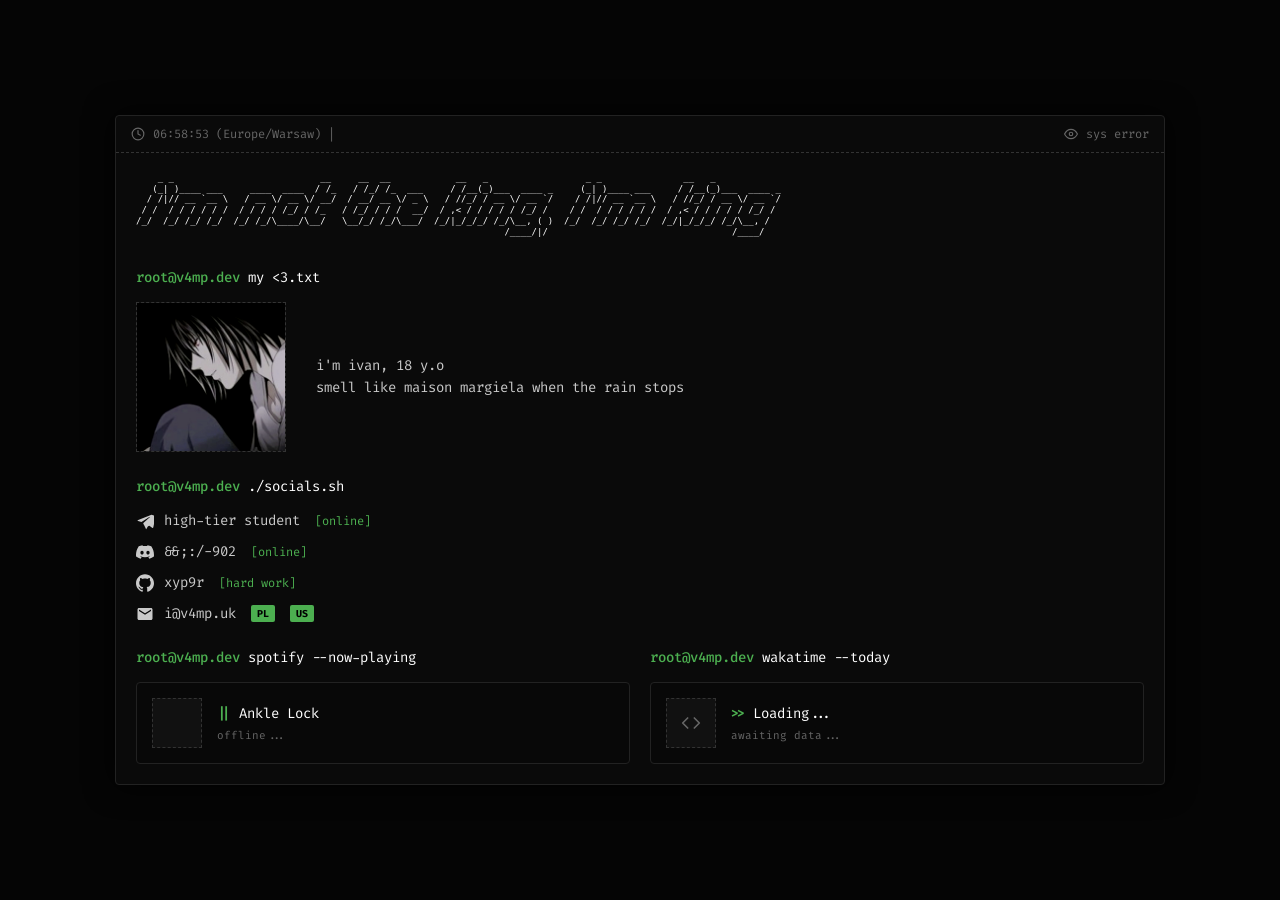
==== index.html @ 7fec19f3 "feat: add discord lanyard api" ====
<!DOCTYPE html>
<html lang="en">
<head>
    <meta charset="UTF-8">
    <meta name="viewport" content="width=device-width, initial-scale=1.0">
    <title>@v4mp:~</title>
    <link rel="stylesheet" href="style.css">
    <link rel="icon" type="image/png" href="logo.png?v=2">
</head>
<body>
    
    <div class="terminal-window">
        <div class="terminal-header">
            <div class="header-item">
                <svg xmlns="http://www.w3.org/2000/svg" width="14" height="14" viewBox="0 0 24 24" fill="none" stroke="currentColor" stroke-width="2" stroke-linecap="round" stroke-linejoin="round">
                    <circle cx="12" cy="12" r="10"></circle>
                    <polyline points="12 6 12 12 16 14"></polyline>
                </svg>
                <span id="clock">00:00:00 (Europe/Warsaw) |</span>
            </div>
            
            <div class="header-item views">
                <svg xmlns="http://www.w3.org/2000/svg" width="14" height="14" viewBox="0 0 24 24" fill="none" stroke="currentColor" stroke-width="2" stroke-linecap="round" stroke-linejoin="round">
                    <path d="M1 12s4-8 11-8 11 8 11 8-4 8-11 8-11-8-11-8z"></path>
                    <circle cx="12" cy="12" r="3"></circle>
                </svg>
                <span id="view-count">...</span>
            </div>
        </div>

        <div class="terminal-body">

            <pre class="ascii-art">
    _ _                           __     __  __            __   _                  _ _               __   _            
   (_| )____ ___     ____  ____  / /_   / /_/ /_  ___     / /__(_)___  ____ _     (_| )____ ___     / /__(_)___  ____ _
  / /|// __ `__ \   / __ \/ __ \/ __/  / __/ __ \/ _ \   / //_/ / __ \/ __ `/    / /|// __ `__ \   / //_/ / __ \/ __ `/
 / /  / / / / / /  / / / / /_/ / /_   / /_/ / / /  __/  / ,< / / / / / /_/ /    / /  / / / / / /  / ,< / / / / / /_/ / 
/_/  /_/ /_/ /_/  /_/ /_/\____/\__/   \__/_/ /_/\___/  /_/|_/_/_/ /_/\__, ( )  /_/  /_/ /_/ /_/  /_/|_/_/_/ /_/\__, /  
                                                                    /____/|/                                  /____/   
            </pre>
            
            <div class="command-line">
                <span class="prompt">root@v4mp.dev</span> <span class="command">my <3.txt</span>
            </div> 
            
            <div class="info-block">
                <div class="image-placeholder">
                    <img src="avatar.png" alt="my profile picture">
                </div>
                <div class="bio-text">
                    i'm ivan, 18 y.o<br>
                    smell like maison margiela when the rain stops<br>     
                </div>
            </div>

            <div class="command-line mt-40">
                <span class="prompt">root@v4mp.dev</span> <span class="command">./socials.sh</span>
            </div>

            <ul class="social-links">
                <li>
                    <a href="https://t.me/fuck4g" target="_blank">
                        <svg xmlns="http://www.w3.org/2000/svg" width="18" height="18" viewBox="0 0 24 24" fill="currentColor">
                            <path d="M20.665 3.717l-17.73 6.837c-1.21.486-1.203 1.161-.222 1.462l4.552 1.42l10.532-6.645c.498-.303.953-.14.579.192l-8.533 7.701h-.002l.002.001l-.122 1.715c.179.035.355.067.531.097l.005-.002l.005.002l2.733 5.447c.202.4.404.8.606 1.2c.202-.4.404-.8.606-1.2l1.55-2.699c.688-.328 1.377-.657 2.065-.985l3.638 2.686c.838.462 1.441.227 1.65-.776l2.991-14.085c.306-1.23-.468-1.797-1.603-1.267z"/>
                        </svg>
                        <span>high-tier student</span>
                        <span class="status-online">[online]</span>
                    </a>
                </li>

                <li>
                    <a href="https://discord.gg/RKdfckR8" target="_blank">
                        <svg xmlns="http://www.w3.org/2000/svg" width="18" height="18" viewBox="0 0 24 24" fill="currentColor">
                            <path d="M20.317 4.37a19.791 19.791 0 0 0-4.885-1.515.074.074 0 0 0-.079.037c-.21.375-.444.864-.608 1.25a18.27 18.27 0 0 0-5.487 0 12.64 12.64 0 0 0-.617-1.25.077.077 0 0 0-.079-.037A19.736 19.736 0 0 0 3.677 4.37a.07.07 0 0 0-.032.027C.533 9.046-.32 13.58.099 18.057a.082.082 0 0 0 .031.057 19.9 19.9 0 0 0 5.993 3.03a.078.078 0 0 0 .084-.028 14.09 14.09 0 0 0 1.226-1.994.076.076 0 0 0-.041-.106 13.107 13.107 0 0 1-1.872-.892.077.077 0 0 1-.008-.128 10.2 10.2 0 0 0 .372-.292.074.074 0 0 1 .077-.01c3.928 1.793 8.18 1.793 12.062 0a.074.074 0 0 1 .078.01c.12.098.246.198.373.292a.077.077 0 0 1-.006.128 12.299 12.299 0 0 1-1.873.892.077.077 0 0 0-.041.106c.36.698.772 1.362 1.225 1.993a.076.076 0 0 0 .084.028 19.839 19.839 0 0 0 6.002-3.03.077.077 0 0 0 .032-.054c.5-5.177-.838-9.674-3.549-13.66a.061.061 0 0 0-.031-.03zM8.02 15.331c-1.18 0-2.157-1.085-2.157-2.419 0-1.333.956-2.419 2.157-2.419 1.21 0 2.176 1.085 2.176 2.419 0 1.333-.966 2.419-2.176 2.419zm7.975 0c-1.18 0-2.157-1.085-2.157-2.419 0-1.333.955-2.419 2.157-2.419 1.21 0 2.176 1.085 2.176 2.419 0 1.333-.966 2.419-2.176 2.419z"/>
                        </svg>
                        <span>&&;:/-902</span>
                        <span id="discord-status" class="status-online">[online]</span>
                    </a>
                </li>

                <li>
                    <a href="https://github.com/xyp9r" target="_blank">
                        <svg xmlns="http://www.w3.org/2000/svg" width="18" height="18" viewBox="0 0 24 24" fill="currentColor">
                            <path d="M12 .297c-6.63 0-12 5.373-12 12 0 5.303 3.438 9.8 8.205 11.385.6.113.82-.258.82-.577 0-.285-.01-1.04-.015-2.04-3.338.724-4.042-1.61-4.042-1.61C4.422 18.07 3.633 17.7 3.633 17.7c-1.087-.744.084-.729.084-.729 1.205.084 1.838 1.236 1.838 1.236 1.07 1.835 2.809 1.305 3.495.998.108-.776.417-1.305.76-1.605-2.665-.3-5.466-1.332-5.466-5.93 0-1.31.465-2.38 1.235-3.22-.135-.303-.54-1.523.105-3.176 0 0 1.005-.322 3.3 1.23.96-.267 1.98-.399 3-.405 1.02.006 2.04.138 3 .405 2.28-1.552 3.285-1.23 3.285-1.23.645 1.653.24 2.873.12 3.176.765.84 1.23 1.91 1.23 3.22 0 4.61-2.805 5.625-5.475 5.92.42.36.81 1.096.81 2.22 0 1.606-.015 2.896-.015 3.286 0 .315.21.69.825.57C20.565 22.092 24 17.592 24 12.297c0-6.627-5.373-12-12-12"/>
                        </svg>
                        <span>xyp9r</span>
                        <span class="status-online-fake">[hard work]</span>
                    </a>
                </li>

                <li> 
                    <a href="mailto:sirenko.ivan77@gmail.com">
                        <svg xmlns="http://www.w3.org/2000/svg" width="18" height="18" viewBox="0 0 24 24" fill="currentColor">
                           <path d="M20 4H4c-1.1 0-1.99.9-1.99 2L2 18c0 1.1.9 2 2 2h16c1.1 0 2-.9 2-2V6c0-1.1-.9-2-2-2zm0 4l-8 5-8-5V6l8 5 8-5v2z"/>
                        </svg>
                        <span>i@v4mp.uk</span>
                        <span class="badge">pl</span>
                        <span class="badge">us</span>
                    </a>
                </li>
            </ul>

            <div class="status-blocks mt-40">
                
                <div class="status-panel">
                    <div class="command-line">
                        <span class="prompt">root@v4mp.dev</span> <span class="command">spotify --now-playing</span>
                    </div>
                    
                    <div class="panel-box">
                        <div class="album-cover"></div>
                        <div class="track-info">
                            <div class="track-name">
                                <span class="green-bars">||</span> Ankle Lock
                            </div>
                            <div class="track-artist">
                                by Lancey Foux, Fimiguerrero...
                            </div>
                        </div>
                    </div>
                </div>

                <div class="status-panel">
                    <div class="command-line">
                        <span class="prompt">root@v4mp.dev</span> <span class="command">wakatime --today</span>
                    </div>
                    
                    <div class="panel-box">
                        <div class="wakatime-icon">
                            <svg xmlns="http://www.w3.org/2000/svg" width="20" height="20" viewBox="0 0 24 24" fill="none" stroke="currentColor" stroke-width="2" stroke-linecap="round" stroke-linejoin="round">
                                <polyline points="16 18 22 12 16 6"></polyline>
                                <polyline points="8 6 2 12 8 18"></polyline>
                            </svg>
                        </div>
                        <div class="wakatime-info">
                            <div class="waka-time">
                                <span class="green-bars">>></span> <span id="waka-hours">Loading...</span>
                            </div>
                            <div class="waka-lang" id="waka-languages">
                                awaiting data...
                            </div>
                        </div>
                    </div>
                </div>

            </div>
            <div id="custom-menu" class="custom-menu">
                <div class="menu-header">
                    <span class="prompt">root@v4mp.dev</span> :~$ context-menu </div>
                    <ul class="menu-list">
                        <li onclick="menuAction('copy')"><span class="green-arrow">▶</span> Copy</li>
                        <li onclick="menuAction('selectAll')"><span class="green-arrow">▶</span> Select all</li>
                        <li onclick="menuAction('reload')"><span class="green-arrow">▶</span> Reload</li>
                    </ul>
                    <div class="menu-footer">
                        ESC | Close
                    </div>
                </div>
     <script src="script.js"></script>                                        
</body>
</html>
---- style.css ----
/* ---	 1. ШРИФТ И СБРОС МУСОРА --- */
/* Подключаем хакерский моноширинный шрифт Fira Code от Google */
@import url('https://fonts.googleapis.com/css2?family=Fira+Code:wght@400;500&display=swap');

* {
	margin: 0;
	padding: 0;
	box-sizing: border-box;
	cursor: inherit;
}

/* --- 2. ГЛАВНЫЙ ФОН ---*/
body {
	background-color: #050505; /* Глубокий черный */
	color: #c9c9c9; /* Тускло белый текст, чтобы не резало глаза */
	font-family: 'Fira Code', monospace; /* Применяем шрифт ко всему */

	/* ставим терминал по центру */
	display: flex;
	justify-content: center;
	align-items: center;
	min-height: 100vh;
	cursor: url('data:image/svg+xml;utf8,<svg xmlns="http://www.w3.org/2000/svg" width="24" height="24" viewBox="0 0 24 24"><rect x="2" y="2" width="20" height="20" fill="%230a0a0a" stroke="%23222" stroke-width="2"/><rect x="8" y="8" width="8" height="8" fill="%234caf50"/></svg>') 12 12, auto;
}

a, .email-btn, .menu-list li {
	cursor: pointer;
}

/* --- 3. сама коробка терминала ---*/
.terminal-window {
	width: 95%;
	max-width: 1050px; /* Ограничиваем ширину */
	background-color: #0a0a0a; /* цвет суть светлее фона */
	border: 1px solid #222; /* строгая едва заметная рамка */
	border-radius: 4px; /* чуть скругляем углы */
	box-shadow: 0 0 30px rgba(0, 0, 0, 0.9); /* жесткая тень возле окна */
}

/* --- 4. ВЕРХНЯЯ ПАРЕЛЬ (ЧАСЫ И ГЛАЗ) ---*/
.terminal-header {
	display: flex;
	justify-content: space-between; /* Часы влево глаз вправо*/
	padding: 10px 15px;
	border-bottom: 1px dashed #333; /* панковская линия снизу */
	font-size: 12px;
	color: #666;
}

.header-item {
	display: flex;
	align-items: center;
	gap: 8px;
}

/* --- 5. ВНУТРЯНКА И ТЕКСТ --- */
.terminal-body {
	padding: 20px;
}

/* мой огромный текст */
.ascii-art {
	color: #fff;
	font-size: 9px;
	line-height: 1.2;
	margin-bottom: 20px;
	overflow-x: auto;
}

.command-line {
	margin-bottom: 15px;
	font-size: 14px;
}

.prompt {
	color: #4caf50;
	font-weight: 500;
}

.command {
	color: #fff;
}

/* --- 6. БЛОК С ФОТКОЙ И БИО --- */
.info-block {
	display: flex;
	gap: 30px;
	align-items: center;
}

.image-placeholder {
	width: 150px;
	height: 150px;
	background-color: #111;
	border: 1px dashed #333;
	display: flex;
	justify-content: center;
	align-items: center;
	font-size: 10px;
	color: #444;
	overflow: hidden;
	flex-shring: 0;
}

.image-placeholder img {
	width: 100%;
	height: 100%;
	object-fit: cover;
	filter: grayscale(30%) contrast(110%);
	transition: all 0.3s ease;
}

.image-placeholder img:hover {
	filter: grayscale(0%) contrast(100%);
}

.bio-text {
	line-height: 1.6;
	font-size: 14px;
}

/* --- 7. СОЦИАЛЬНЫЕ СЕТИ ---*/

.mt-40 {
	margin-top: 25px;
}

.social-links {
	list-style: none; /* Убираем уебищные точки */
	display: flex;
	flex-direction: column;
	gap: 12px;
}

.social-links a {
	text-decoration: none; /* убираем подчеркивание */
	color: #c9c9c9;
	display: flex;
	align-items: center;
	gap: 10px;
	font-size: 14px;
	transition: all 0.2s ease; /* Плавная анимация при наведении */
	width: fit-content;
}

.social-links a:hover {
	color: #fff;
	text-shadow: 0 0 8px rgba(255, 255, 255, 0.4); /* легкое свечение */
}

.status-online {
	color: #4caf50;
	font-size: 12px;
	margin-left: 5px;
}

#discord-status {
	font-size: 12px !important;
	margin-left: 5px;
	font-weight: normal;
	transition: color 0.3s ease;
}

.status-online-fake {
	color: #4caf50;
	font-size: 12px;
	margin-left: 5px;
}

.badge {
	background-color: #4caf50;
	color: #000;
	padding: 2px 6px;
	border-radius: 2px;
	font-size: 10px;
	font-weight: bold;
	margin-left: 5px;
	text-transform: uppercase;
}

/* --- 8. БЛОКИ СПОТИФАЙ И АКТИВНОСТЬ --- */
.status-blocks {
	display: flex;
	gap: 20px;
	width: 100%;
}

.status-panel {
	flex: 1;
	display: flex;
	flex-direction: column;
}

/* Рамочки внутри блоков */
.panel-box {
	border: 1px solid #222;
	border-radius: 4px;
	padding: 15px;
	display: flex;
	align-items: center;
	gap: 15px;
	background-color: #080808;
	min-height: 80px;
}

/* Квадрат для обложки трека */
.album-cover, .game-cover {
	width: 50px;
	height: 50px;
	background-color: #111;
	border: 1px dashed #333;
	flex-shrink: 0;
}

.track-info {
	display: flex;
	flex-direction: column;
	gap: 5px;
}

.track-name {
	color: #fff;
	font-size: 14px;
	display: flex;
	align-items: center;
	gap: 8px;
}

.green-bars {
	color: #4caf50;
	font-weight: bold;
	font-size: 12px;
}

.track-artist {
	color: #666;
	font-size: 11px;
}

.game.info {
	color: #666;
	font-size: 13px;
}

/* --- 9. АНИМАЦИИ И СПОТИФАЙ --- */
.album-cover {
	background-size: cover;
	background-position: center;
	border: 1px dashed #333;
}

/* Анимация пульсации для играющего трека */
@keyframes blink {
	0%, 100% { opacity: 1; }
	50% { opacity: 0.3; }
}

.is-playing .green-bars {
	color: #4caf50;
	animation: blink 1.2s infinite;
}

.is-paused .green-bars {
	color: #555;
	animation: none;
}

/* --- 10. WAKATIME БЛОК --- */

.wakatime-icon {
	width: 50px;
	height: 50px;
	background-color: #111;
	border: 1px dashed #333;
	flex-shrink: 0;
	display: flex;
	justify-content: center;
	align-items: center;
	color: #666;
	transition: all 0.5s ease; 
}

.wakatime-icon.active-mode {
	color: #4caf50;
	border-color: #4caf50;
	box-shadow: 0 0 15px rbga(76, 175, 80, 0.4);
	background-color: rgba(76, 175, 80, 0.05);
}

.wakatime-info {
	display: flex;
	flex-direction: column;
	gap: 5px;
}

.waka-time {
	color: #fff;
	font-size: 14px;
	display: flex;
	align-items: center;
	gap: 8px;
}

.waka-lang {
	color: #666;
	font-size: 11px;
}

/* --- 11. КАСТОМНОЕ МЕНЮ --- */
.custom-menu {
	position: fixed;
	background-color: #050505;
	border: 1px solid #333;
	width: 260px;
	z-index: 9999;
	display: none;
	box-shadow: 0 0 20px rgba(0, 0, 0, 0.9);
}

.menu-header {
	padding: 12px 15px;
	border-bottom: 1px solid #333;
	font-size: 13px;
	color: #fff;
}

.menu-list {
	list-style: none;
	display: flex;
	flex-direction: column;
	padding: 5px 0;
}

.menu-list li {
	padding: 12px 15px;
	color: #888;
	font-size: 14px;
	display: flex;
	align-items: center;
	gap: 12px;
	border-bottom: 1px solid #111;
	transition: all 0.2s ease;
}

.menu-list li:hover {
	color: #c9c9c9;
	background-color: #111;
}

.green-arrow {
	color: #4caf50;
	font-size: 10px;
}

.menu-footer {
	padding: 8px 15px;
	border-top: 1px solid #333;
	font-size: 11px;
	color: #555;
	background-color: #0a0a0a;
}

/* 12. Адаптация под мобилки */
@media (max-width: 768px) {
	/* 1. Фиксим терминал: делаем отступы меньше, чтобы сэкономить место */
	.terminal-window {
		width: 95%;
		padding: 15px;
	}

	/* Уменьшаем большой текст */
	.ascii-art {
		font-size: 4.1px;
		overflow-x: auto;
	}

	.info-block {
		gap: 15px;
	}

	.image-placeholder {
		width: 350px;
		height: 140px;
	}

	/* 3. Ставим блоки Spotify и WakaTime друг под друга */
	.status-blocks {
		flex-direction: column !important;
		gap: 15px;
	}

	/* Сами карточки растягиваем на всю ширину мобилки */
	.status-panel {
		width: 100% !important;
		box-sizing: border-box;
	}

	body {
		overflow-x: hidden;
	}
}
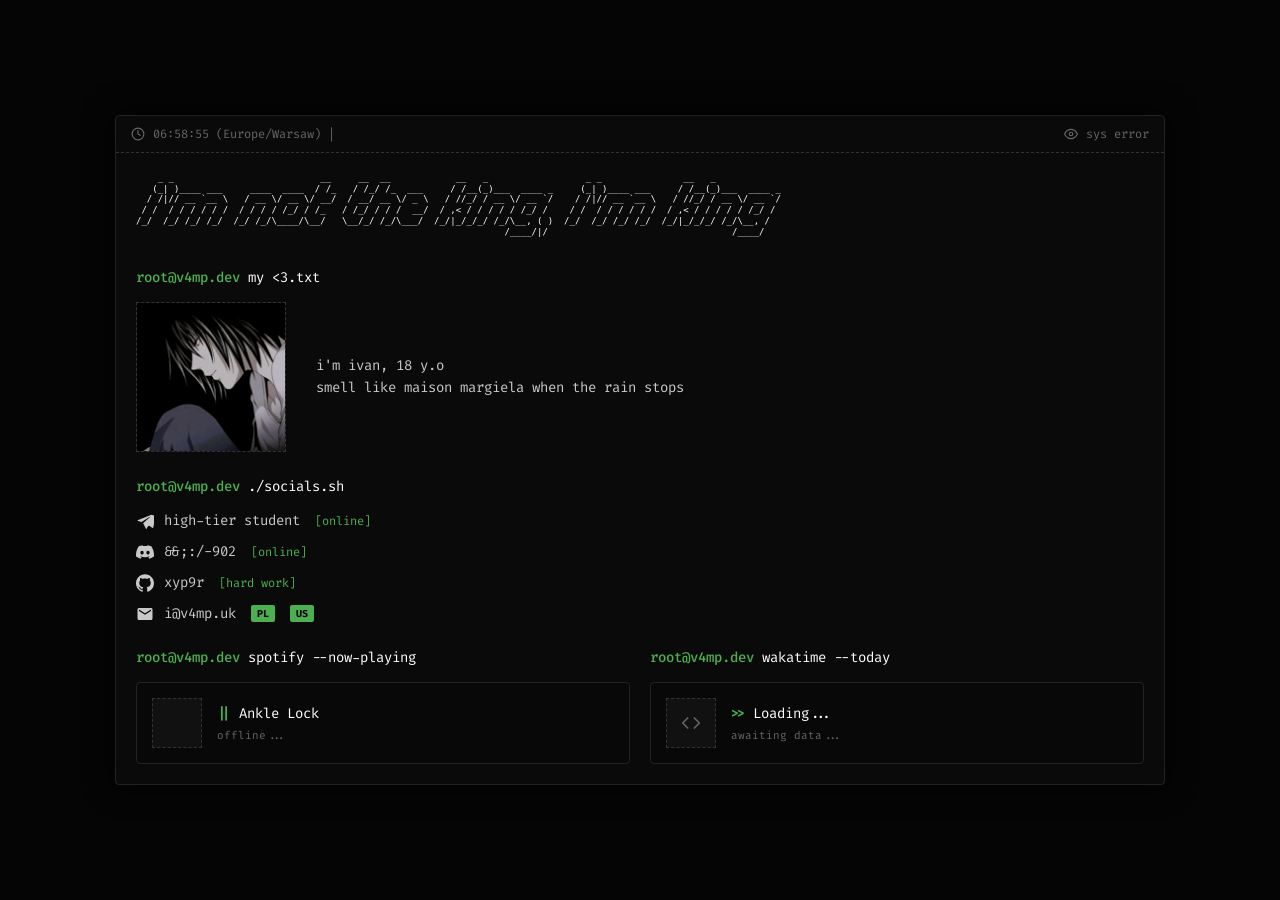
==== commit 7d28e1c0: "feat: add discord rich presence" ====
--- a/index.html
+++ b/index.html
@@ -76,6 +76,7 @@
                         <span>&&;:/-902</span>
                         <span id="discord-status" class="status-online">[online]</span>
                     </a>
+                    <div id="discord-activity" class="discord-activity"></div>
                 </li>
 
                 <li>
--- a/style.css
+++ b/style.css
@@ -159,6 +159,20 @@
 	margin-left: 5px;
 	font-weight: normal;
 	transition: color 0.3s ease;
+}
+
+.discord-activity {
+	display: none;
+	font-size: 11px;
+	color: #888;
+	margin-top: 5px;
+	margin-left: 28px;
+}
+
+.discord-activity .green-arrow {
+	color: #4caf50;
+	margin-right: 4px;
+	font-size: 9px;
 }
 
 .status-online-fake {
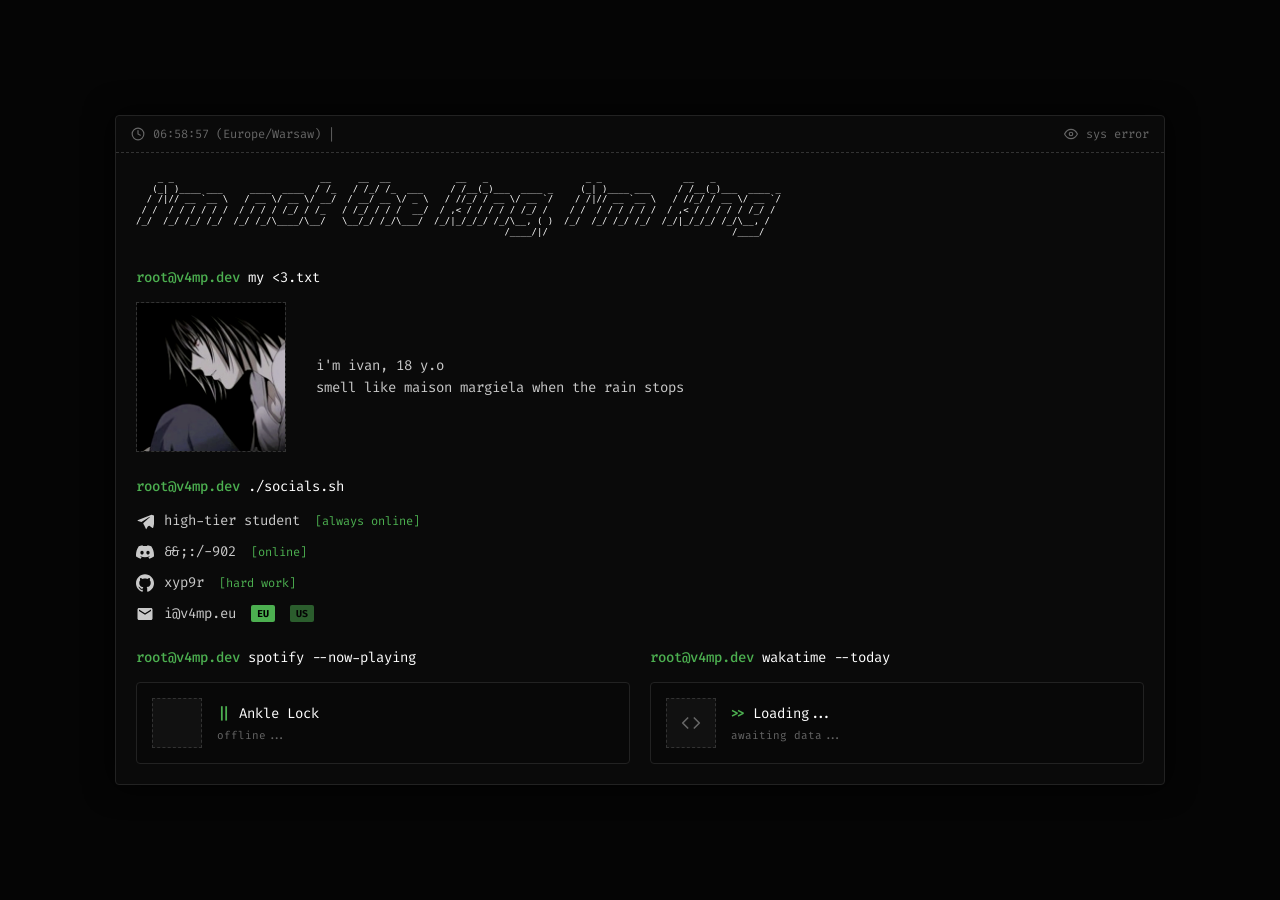
==== commit cd477d6e: "feat: add interactive email region switcher" ====
--- a/index.html
+++ b/index.html
@@ -64,7 +64,7 @@
                             <path d="M20.665 3.717l-17.73 6.837c-1.21.486-1.203 1.161-.222 1.462l4.552 1.42l10.532-6.645c.498-.303.953-.14.579.192l-8.533 7.701h-.002l.002.001l-.122 1.715c.179.035.355.067.531.097l.005-.002l.005.002l2.733 5.447c.202.4.404.8.606 1.2c.202-.4.404-.8.606-1.2l1.55-2.699c.688-.328 1.377-.657 2.065-.985l3.638 2.686c.838.462 1.441.227 1.65-.776l2.991-14.085c.306-1.23-.468-1.797-1.603-1.267z"/>
                         </svg>
                         <span>high-tier student</span>
-                        <span class="status-online">[online]</span>
+                        <span class="status-online">[always online]</span>
                     </a>
                 </li>
 
@@ -90,13 +90,13 @@
                 </li>
 
                 <li> 
-                    <a href="mailto:sirenko.ivan77@gmail.com">
+                    <a href="mailto:sirenko.ivan77@gmail.com" id="email-link">
                         <svg xmlns="http://www.w3.org/2000/svg" width="18" height="18" viewBox="0 0 24 24" fill="currentColor">
                            <path d="M20 4H4c-1.1 0-1.99.9-1.99 2L2 18c0 1.1.9 2 2 2h16c1.1 0 2-.9 2-2V6c0-1.1-.9-2-2-2zm0 4l-8 5-8-5V6l8 5 8-5v2z"/>
                         </svg>
-                        <span>i@v4mp.uk</span>
-                        <span class="badge">pl</span>
-                        <span class="badge">us</span>
+                        <span id="email-text">i@v4mp.eu</span>
+                        <span class="badge" id="badge-eu" onclick="switchEmail('eu', event)">eu</span>
+                        <span class="badge" id="badge-us" style="opacity: 0.5;" onclick="switchEmail('us', event)">us</span>
                     </a>
                 </li>
             </ul>
--- a/style.css
+++ b/style.css
@@ -190,6 +190,11 @@
 	font-weight: bold;
 	margin-left: 5px;
 	text-transform: uppercase;
+	transition: opacity 0.3s ease;
+}
+
+.badge:hover {
+	opacity: 0.8 !important;
 }
 
 /* --- 8. БЛОКИ СПОТИФАЙ И АКТИВНОСТЬ --- */
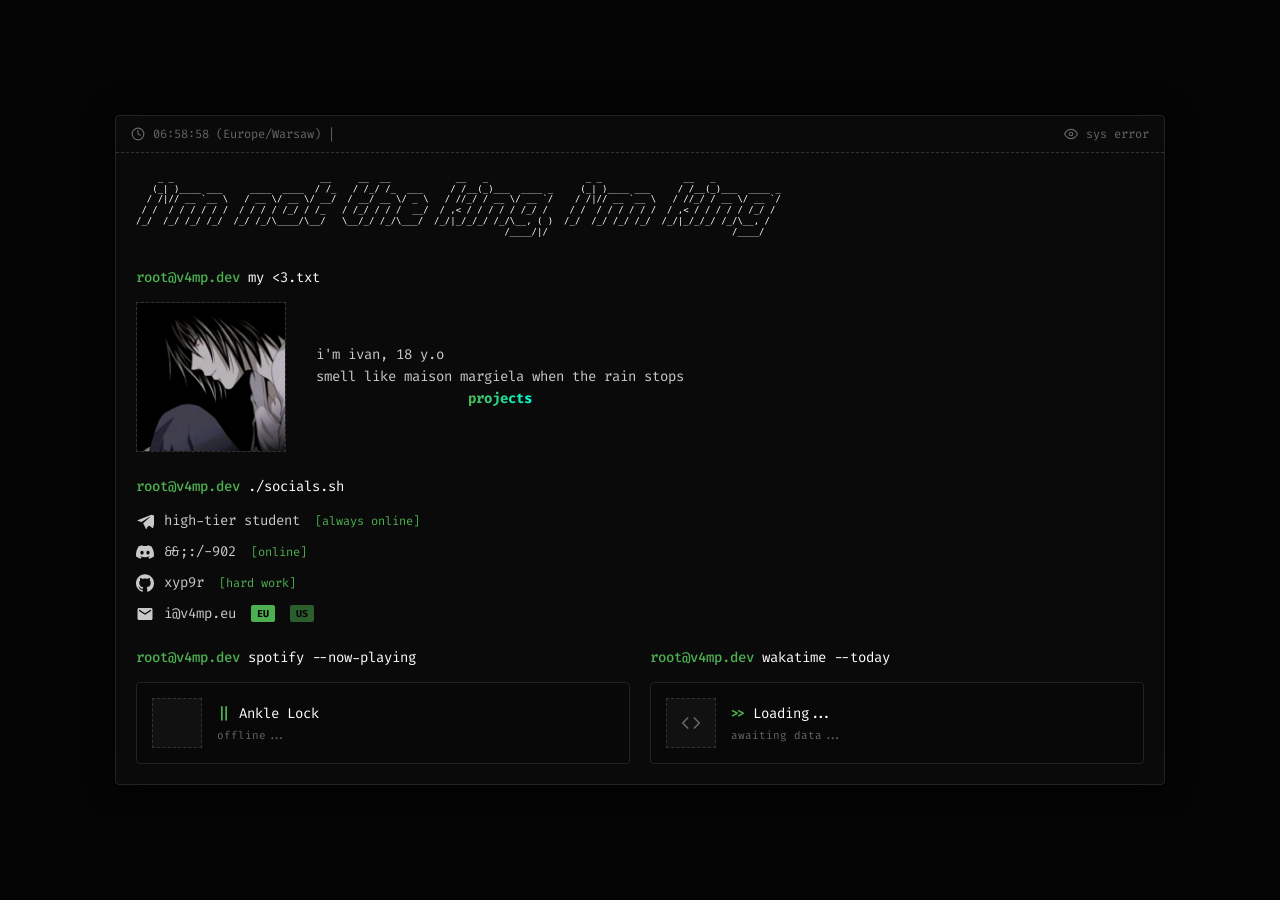
==== commit 9d0e1724: "feat: add projects page , fix context menu copy logic" ====
--- a/index.html
+++ b/index.html
@@ -49,10 +49,10 @@
                 </div>
                 <div class="bio-text">
                     i'm ivan, 18 y.o<br>
-                    smell like maison margiela when the rain stops<br>     
+                    smell like maison margiela when the rain stops<br> 
+                    <a href="projects.html" class="projects-title-link">projects</a> 
                 </div>
             </div>
-
             <div class="command-line mt-40">
                 <span class="prompt">root@v4mp.dev</span> <span class="command">./socials.sh</span>
             </div>
@@ -149,7 +149,7 @@
                 <div class="menu-header">
                     <span class="prompt">root@v4mp.dev</span> :~$ context-menu </div>
                     <ul class="menu-list">
-                        <li onclick="menuAction('copy')"><span class="green-arrow">▶</span> Copy</li>
+                        <li onclick="menuAction('copy')" id="menu-copy"><span class="green-arrow">▶</span> Copy</li>
                         <li onclick="menuAction('selectAll')"><span class="green-arrow">▶</span> Select all</li>
                         <li onclick="menuAction('reload')"><span class="green-arrow">▶</span> Reload</li>
                     </ul>
--- a/style.css
+++ b/style.css
@@ -117,6 +117,36 @@
 .bio-text {
 	line-height: 1.6;
 	font-size: 14px;
+}
+
+.projects-title-link {
+	display: block; /* Превращаем ссылку в отдельный блок, чтобы на новую строку */
+	width: fit-content;
+	margin: 0px auto 0;
+	font-size: 14px;
+	font-weight: bold;
+	text-decoration: none;
+
+	/* Градиент */
+	background: linear-gradient(270deg, #4caf50, #00ffcc, #4caf50);
+	background-size: 200% 200%;
+	-webkit-background-clip: text;
+	-webkit-text-fill-color: transparent;
+	animation: gradientGlow 3s ease infinite;
+
+	/* плавность при наведении */
+	transition: transform 0.2s ease, filter 0.2s ease;
+}
+
+.projects-title-link:hover {
+	transform: scale(1.05);
+	filther: drop-shadow(0 0 5px rgba(76, 175, 80, 0.5));
+}
+
+@keyframes gradientGlow {
+	0% { background-position: 0% 50%; }
+	50% { background-position: 100% 0%; }
+	100% { background-position: 0% 50%; }
 }
 
 /* --- 7. СОЦИАЛЬНЫЕ СЕТИ ---*/
@@ -371,6 +401,15 @@
 	font-size: 10px;
 }
 
+.disabled-item {
+	color: #333 !important;
+	pointer-events: none;
+}
+
+.disabled-item .green-arrow {
+	color: #333 !important;
+}
+
 .menu-footer {
 	padding: 8px 15px;
 	border-top: 1px solid #333;
@@ -379,6 +418,21 @@
 	background-color: #0a0a0a;
 }
 
+.container {
+	width: 95%;
+	max-width: 800px;
+	margin: 40px auto; /* Добавили отступ сверху и снизу, чтобы окно не прилипало к краям экрана */
+	padding: 30px; /* Внутренний отступ от рамки до текста */
+
+	/* рамка блока */
+	border: 1px solid #333;
+	border-radius: 10px; /* скругляем углы */
+
+	background-color: #0a0a0a;
+	box-shadow: 0 0 30px rgba(0, 0, 0, 0.8);
+	box-sizing: border-box;
+}
+
 /* 12. Адаптация под мобилки */
 @media (max-width: 768px) {
 	/* 1. Фиксим терминал: делаем отступы меньше, чтобы сэкономить место */
@@ -417,4 +471,70 @@
 	body {
 		overflow-x: hidden;
 	}
+}
+
+/* --- КАРТОЧКИ ПРОЕКТОВ (projects.html) --- */
+
+.project-card {
+	width: 100%;
+	border: 1px solid #555;
+	padding: 15px;
+	border-radius: 6px;
+	margin-bottom: 15px;
+	background: rgba(5, 5, 5, 0.6);
+	box-shadow: 0 4px 15px rgba(0, 0, 0, 0.4);
+	transition: border-color 0.3s ease, transform 0.3s ease;
+	text-align: left;
+	box-sizing: border-box; /* Чтобы рамки не вылазили за экран */
+}
+
+.project-card:hover {
+	border-color: #4caf50;
+	transform: translateY(-2px);
+	box-shadow: 0 4px 15px rgba(76, 175, 80, 0.15);
+}
+
+.project-header {
+	display: flex;
+	justify-content: space-between;
+	align-items: center;
+	margin-bottom: 8px;
+}
+
+.project-name {
+	color: #fff;
+	text-decoration: none;
+	font-weight: bold;
+	font-size: 14px;
+	transition: color 0.3s ease;
+}
+
+.projects-name:hover {
+	color: #4caf50;
+}
+
+.project-year {
+	color: #555;
+	font-size: 12px;
+}
+
+.project-desc {
+	color: #888;
+	font-size: 12px;
+	margin-bottom: 15px;
+}
+
+.project-tags {
+	display: flex;
+	flex-wrap: wrap;
+	gap: 8px;
+}
+
+.tag {
+	background: #111;
+	color: #777;
+	padding: 3px 8px;
+	border-radius: 4px;
+	font-size: 10px;
+	border: 1px solid #222;
 }
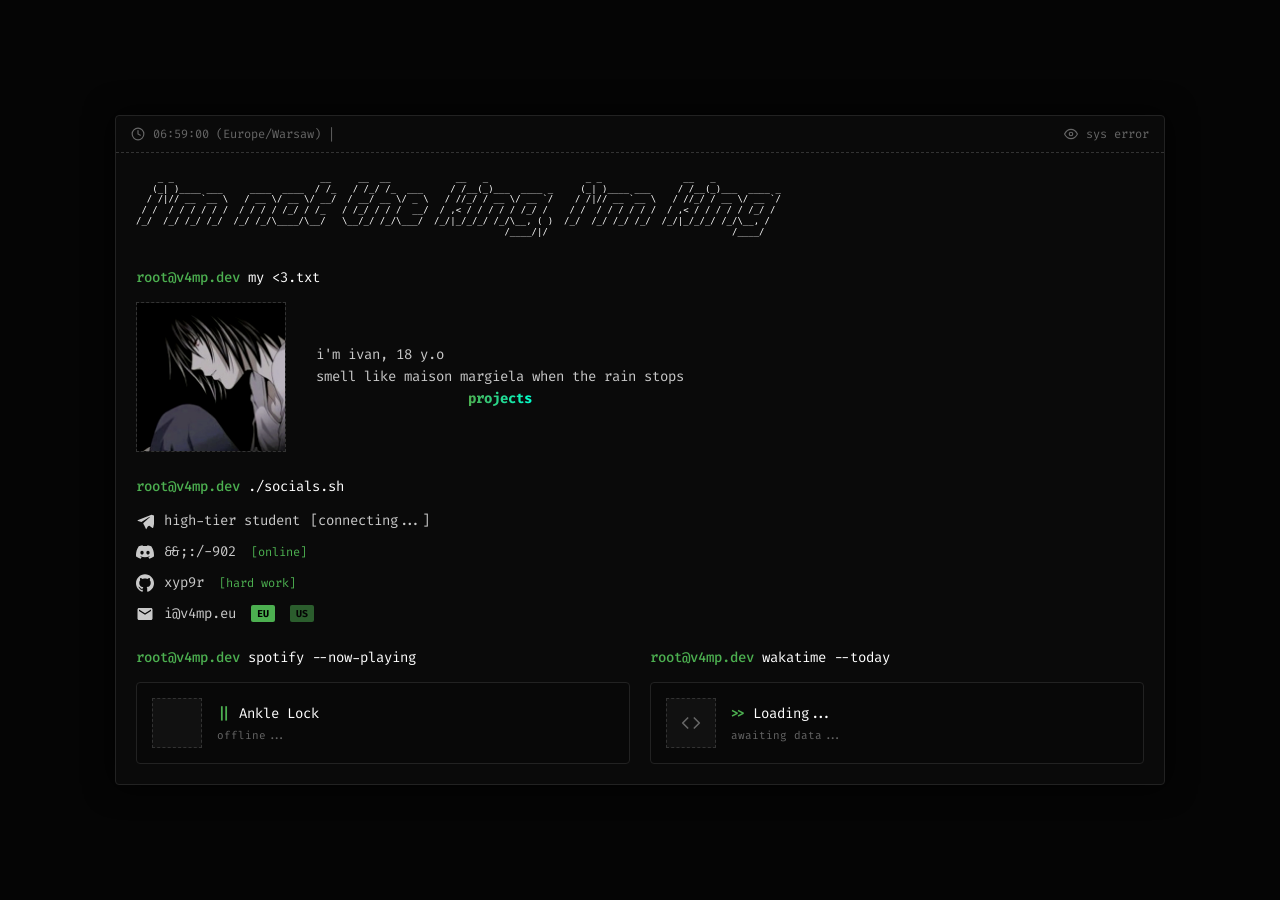
==== commit 8bacd7e7: "feat integrate real-time Telegram status via Render backend" ====
--- a/index.html
+++ b/index.html
@@ -64,7 +64,7 @@
                             <path d="M20.665 3.717l-17.73 6.837c-1.21.486-1.203 1.161-.222 1.462l4.552 1.42l10.532-6.645c.498-.303.953-.14.579.192l-8.533 7.701h-.002l.002.001l-.122 1.715c.179.035.355.067.531.097l.005-.002l.005.002l2.733 5.447c.202.4.404.8.606 1.2c.202-.4.404-.8.606-1.2l1.55-2.699c.688-.328 1.377-.657 2.065-.985l3.638 2.686c.838.462 1.441.227 1.65-.776l2.991-14.085c.306-1.23-.468-1.797-1.603-1.267z"/>
                         </svg>
                         <span>high-tier student</span>
-                        <span class="status-online">[always online]</span>
+                        <span class="status-online" id="tg-status">[connecting...]</span>
                     </a>
                 </li>
 
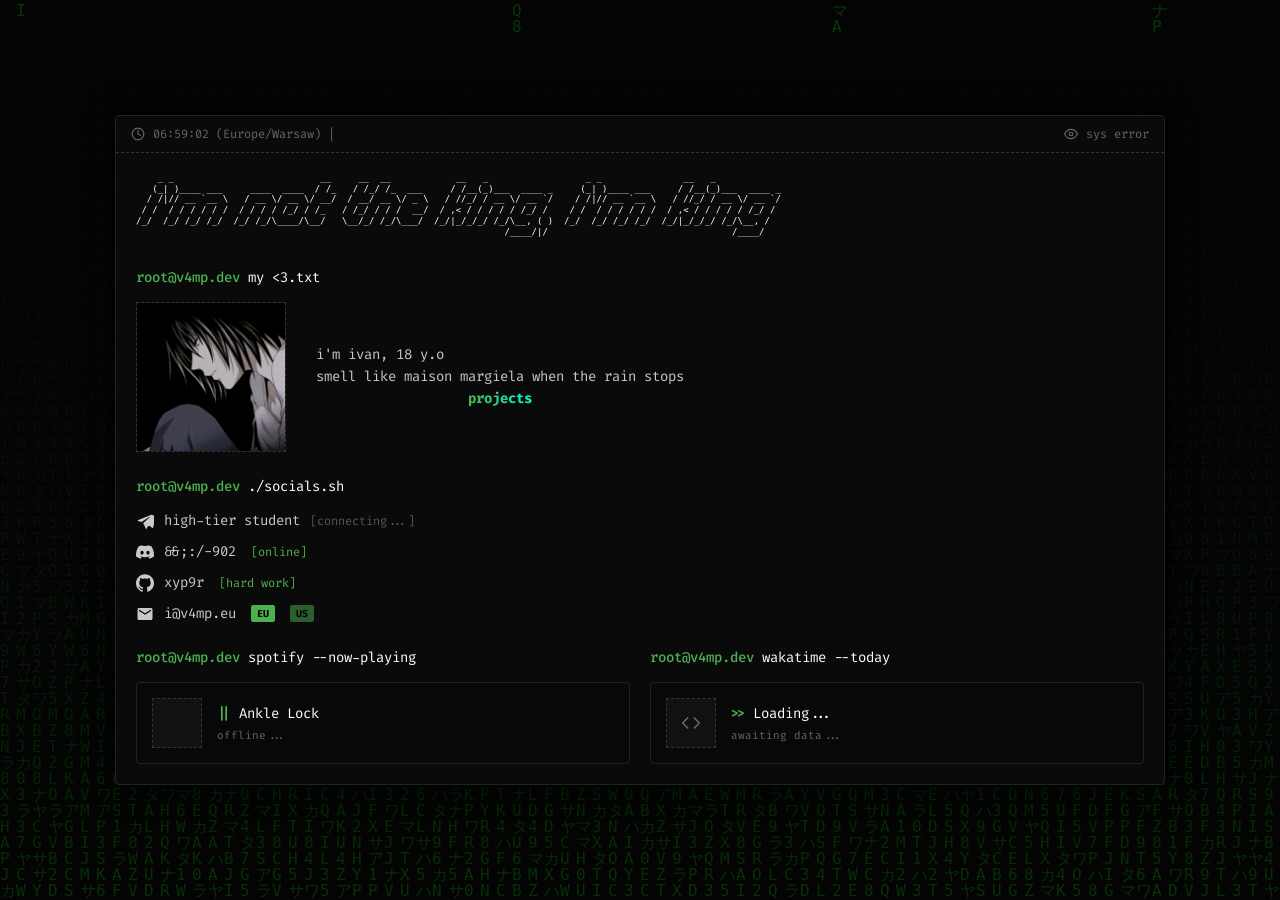
==== commit b70ea443: "feat: add matrix rain background" ====
--- a/index.html
+++ b/index.html
@@ -8,6 +8,7 @@
     <link rel="icon" type="image/png" href="logo.png?v=2">
 </head>
 <body>
+    <canvas id="matrix"></canvas>
     
     <div class="terminal-window">
         <div class="terminal-header">
@@ -157,6 +158,7 @@
                         ESC | Close
                     </div>
                 </div>
-     <script src="script.js"></script>                                        
+     <script src="script.js"></script>
+     <script src="magic.js"></script>                                        
 </body>
 </html>
--- a/style.css
+++ b/style.css
@@ -25,6 +25,19 @@
 
 a, .email-btn, .menu-list li {
 	cursor: pointer;
+}
+
+/* эффект матрицы */
+
+#matrix {
+	position: fixed;
+	top: 0;
+	left: 0;
+	width: 100vw;
+	height: 100vh;
+	z-index: -1;
+	opacity: 0.20;
+	pointer-events: none;
 }
 
 /* --- 3. сама коробка терминала ---*/
@@ -470,6 +483,21 @@
 
 	body {
 		overflow-x: hidden;
+	}
+
+	.social-links li a {
+		display: flex;
+		align-items: center;
+		justify-content: flex-start;
+		gap: 8px;
+		white-space: nowrap;
+	}
+
+	#tg-status {
+		font-size: 12px;
+		margin-left: 0;
+		flex-shrink: 1;
+		overflow: hidden;
 	}
 }
 
@@ -537,4 +565,15 @@
 	border-radius: 4px;
 	font-size: 10px;
 	border: 1px solid #222;
+}
+
+/* --- Стили для статуса Telegram --- */
+#tg-status.online {
+	color: #4caf50;
+	font-size: 12px;
+}
+
+#tg-status.offline {
+	color: rgb(85, 85, 85);;
+	font-size: 12px;
 }
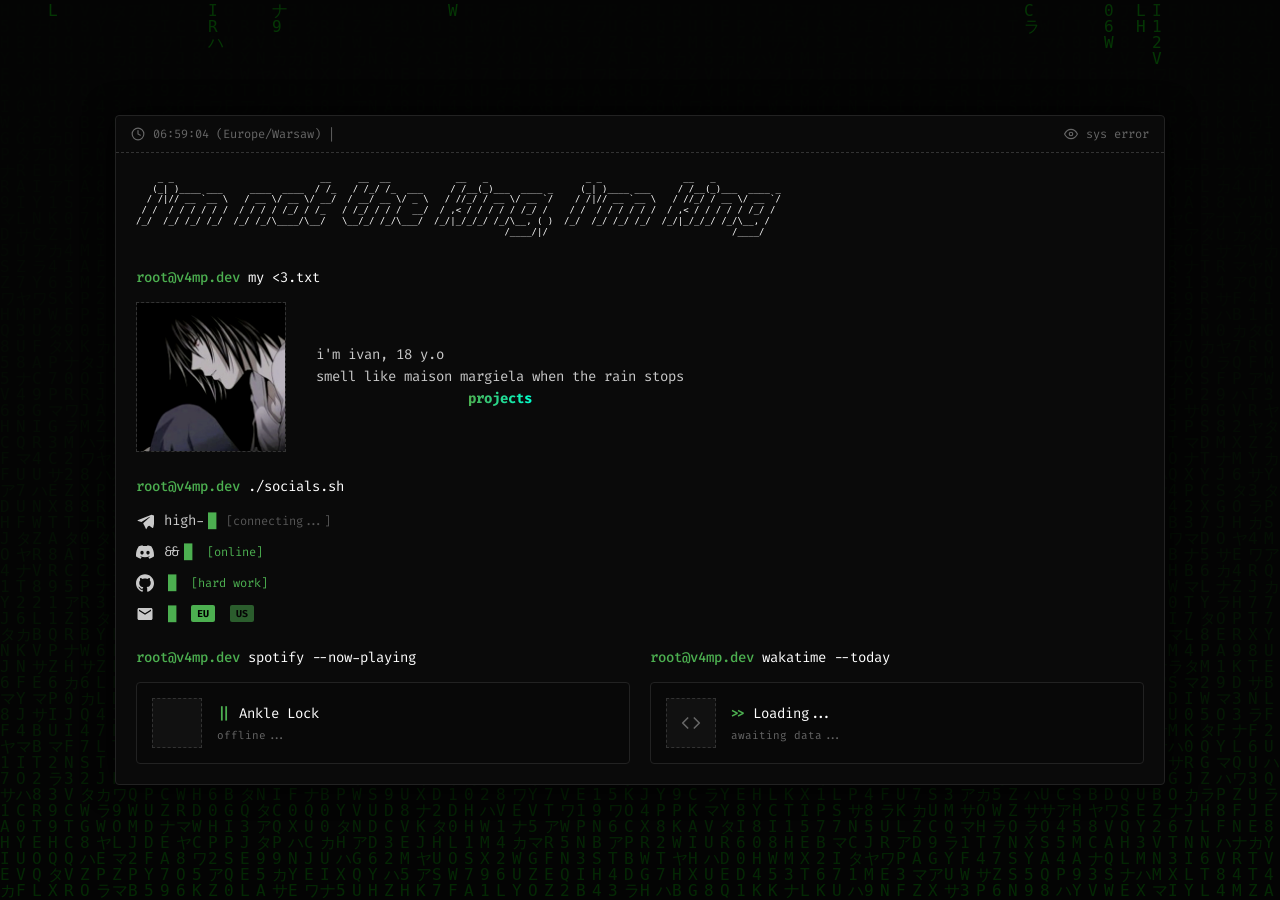
==== commit 6ac5b837: "feat: add looping typing animation to nicknames" ====
--- a/index.html
+++ b/index.html
@@ -64,7 +64,7 @@
                         <svg xmlns="http://www.w3.org/2000/svg" width="18" height="18" viewBox="0 0 24 24" fill="currentColor">
                             <path d="M20.665 3.717l-17.73 6.837c-1.21.486-1.203 1.161-.222 1.462l4.552 1.42l10.532-6.645c.498-.303.953-.14.579.192l-8.533 7.701h-.002l.002.001l-.122 1.715c.179.035.355.067.531.097l.005-.002l.005.002l2.733 5.447c.202.4.404.8.606 1.2c.202-.4.404-.8.606-1.2l1.55-2.699c.688-.328 1.377-.657 2.065-.985l3.638 2.686c.838.462 1.441.227 1.65-.776l2.991-14.085c.306-1.23-.468-1.797-1.603-1.267z"/>
                         </svg>
-                        <span>high-tier student</span>
+                        <span class="type-text">high-tier student</span>
                         <span class="status-online" id="tg-status">[connecting...]</span>
                     </a>
                 </li>
@@ -74,7 +74,7 @@
                         <svg xmlns="http://www.w3.org/2000/svg" width="18" height="18" viewBox="0 0 24 24" fill="currentColor">
                             <path d="M20.317 4.37a19.791 19.791 0 0 0-4.885-1.515.074.074 0 0 0-.079.037c-.21.375-.444.864-.608 1.25a18.27 18.27 0 0 0-5.487 0 12.64 12.64 0 0 0-.617-1.25.077.077 0 0 0-.079-.037A19.736 19.736 0 0 0 3.677 4.37a.07.07 0 0 0-.032.027C.533 9.046-.32 13.58.099 18.057a.082.082 0 0 0 .031.057 19.9 19.9 0 0 0 5.993 3.03a.078.078 0 0 0 .084-.028 14.09 14.09 0 0 0 1.226-1.994.076.076 0 0 0-.041-.106 13.107 13.107 0 0 1-1.872-.892.077.077 0 0 1-.008-.128 10.2 10.2 0 0 0 .372-.292.074.074 0 0 1 .077-.01c3.928 1.793 8.18 1.793 12.062 0a.074.074 0 0 1 .078.01c.12.098.246.198.373.292a.077.077 0 0 1-.006.128 12.299 12.299 0 0 1-1.873.892.077.077 0 0 0-.041.106c.36.698.772 1.362 1.225 1.993a.076.076 0 0 0 .084.028 19.839 19.839 0 0 0 6.002-3.03.077.077 0 0 0 .032-.054c.5-5.177-.838-9.674-3.549-13.66a.061.061 0 0 0-.031-.03zM8.02 15.331c-1.18 0-2.157-1.085-2.157-2.419 0-1.333.956-2.419 2.157-2.419 1.21 0 2.176 1.085 2.176 2.419 0 1.333-.966 2.419-2.176 2.419zm7.975 0c-1.18 0-2.157-1.085-2.157-2.419 0-1.333.955-2.419 2.157-2.419 1.21 0 2.176 1.085 2.176 2.419 0 1.333-.966 2.419-2.176 2.419z"/>
                         </svg>
-                        <span>&&;:/-902</span>
+                        <span class="type-text">&&;:/-902</span>
                         <span id="discord-status" class="status-online">[online]</span>
                     </a>
                     <div id="discord-activity" class="discord-activity"></div>
@@ -85,7 +85,7 @@
                         <svg xmlns="http://www.w3.org/2000/svg" width="18" height="18" viewBox="0 0 24 24" fill="currentColor">
                             <path d="M12 .297c-6.63 0-12 5.373-12 12 0 5.303 3.438 9.8 8.205 11.385.6.113.82-.258.82-.577 0-.285-.01-1.04-.015-2.04-3.338.724-4.042-1.61-4.042-1.61C4.422 18.07 3.633 17.7 3.633 17.7c-1.087-.744.084-.729.084-.729 1.205.084 1.838 1.236 1.838 1.236 1.07 1.835 2.809 1.305 3.495.998.108-.776.417-1.305.76-1.605-2.665-.3-5.466-1.332-5.466-5.93 0-1.31.465-2.38 1.235-3.22-.135-.303-.54-1.523.105-3.176 0 0 1.005-.322 3.3 1.23.96-.267 1.98-.399 3-.405 1.02.006 2.04.138 3 .405 2.28-1.552 3.285-1.23 3.285-1.23.645 1.653.24 2.873.12 3.176.765.84 1.23 1.91 1.23 3.22 0 4.61-2.805 5.625-5.475 5.92.42.36.81 1.096.81 2.22 0 1.606-.015 2.896-.015 3.286 0 .315.21.69.825.57C20.565 22.092 24 17.592 24 12.297c0-6.627-5.373-12-12-12"/>
                         </svg>
-                        <span>xyp9r</span>
+                        <span class="type-text">xyp9r</span>
                         <span class="status-online-fake">[hard work]</span>
                     </a>
                 </li>
@@ -95,7 +95,7 @@
                         <svg xmlns="http://www.w3.org/2000/svg" width="18" height="18" viewBox="0 0 24 24" fill="currentColor">
                            <path d="M20 4H4c-1.1 0-1.99.9-1.99 2L2 18c0 1.1.9 2 2 2h16c1.1 0 2-.9 2-2V6c0-1.1-.9-2-2-2zm0 4l-8 5-8-5V6l8 5 8-5v2z"/>
                         </svg>
-                        <span id="email-text">i@v4mp.eu</span>
+                        <span id="email-text" class="type-text">i@v4mp.eu</span>
                         <span class="badge" id="badge-eu" onclick="switchEmail('eu', event)">eu</span>
                         <span class="badge" id="badge-us" style="opacity: 0.5;" onclick="switchEmail('us', event)">us</span>
                     </a>
--- a/style.css
+++ b/style.css
@@ -576,4 +576,19 @@
 #tg-status.offline {
 	color: rgb(85, 85, 85);;
 	font-size: 12px;
+}
+
+/* --- ЭФФЕКТ ПЕЧАТАЮЩЕГОСЯ ТЕКСТА И КУРСОР --- */
+
+.typing-cursor::after {
+	content: '█';
+	display: inline-block;
+	margin-left: 4px;
+	color: #4caf50;
+	animation: blink 1s step-end infinite;
+}
+
+@keyframes blink {
+	0% 100% { opacity: 1; }
+	50% { opacity: 0; }
 }
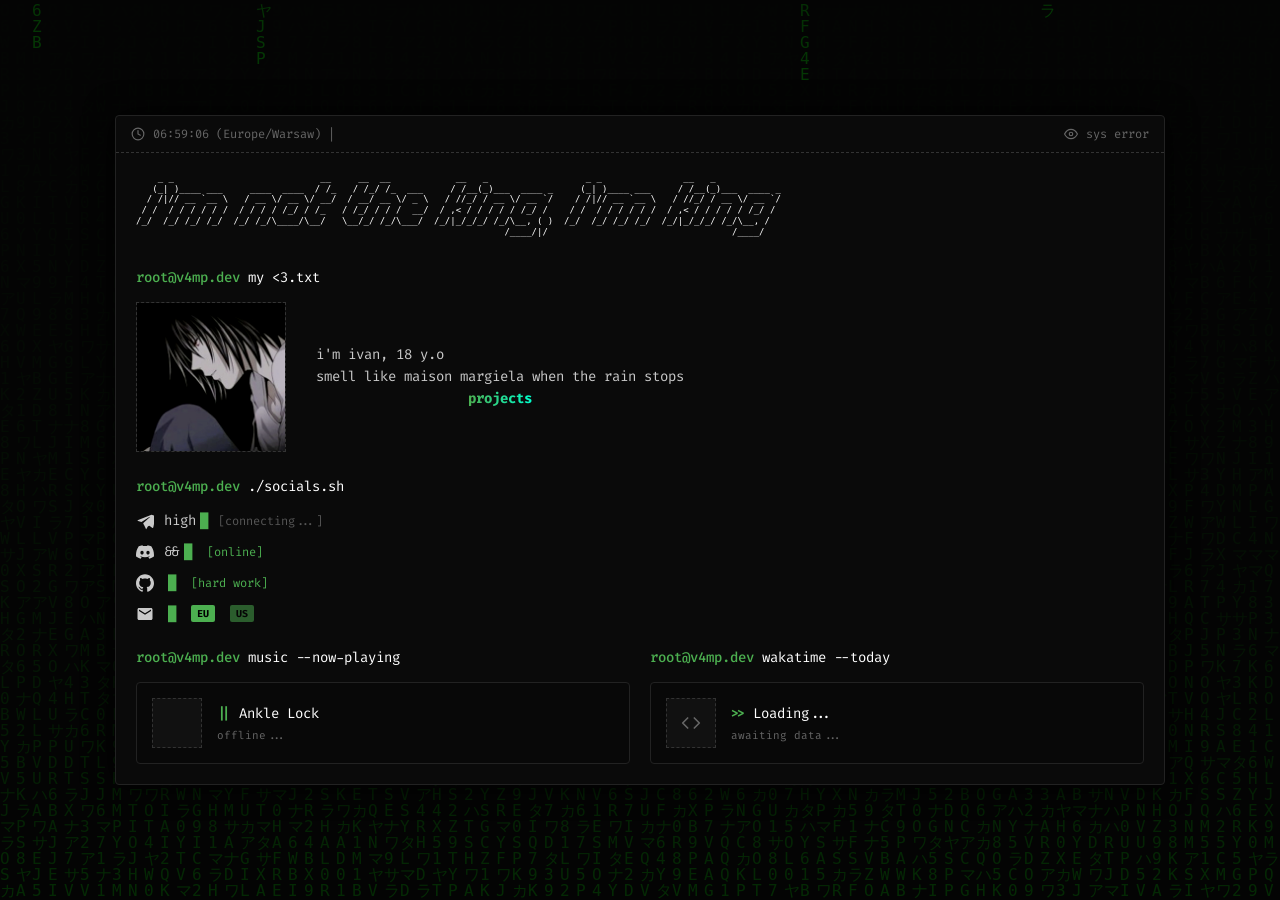
==== commit 9abdaa39: "feat: added equalizer for music, and add soundcloud API (last fm)" ====
--- a/index.html
+++ b/index.html
@@ -106,7 +106,7 @@
                 
                 <div class="status-panel">
                     <div class="command-line">
-                        <span class="prompt">root@v4mp.dev</span> <span class="command">spotify --now-playing</span>
+                        <span class="prompt">root@v4mp.dev</span> <span class="command">music --now-playing</span>
                     </div>
                     
                     <div class="panel-box">
--- a/style.css
+++ b/style.css
@@ -591,4 +591,39 @@
 @keyframes blink {
 	0% 100% { opacity: 1; }
 	50% { opacity: 0; }
+}
+
+/* ЭКВАЛАЙЗЕР ДЛЯ ПЛЕЕРА */
+
+.equalizer {
+	display: inline-flex;
+	align-items: flex-end;
+	gap: 2px;
+	height: 12px;
+}
+
+.equalizer .bar {
+	width: 3px;
+	background-color: #555; /* серый цвет когда музыка на паузе */
+	border-radius: 1px;
+	transform-origin: bottom;
+}
+
+.is-playing .equalizer .bar {
+	background-color: #4caf50;
+	animation: bounce 1s infinite ease-in-out;
+}
+
+.is-playing .equalizer .bar1 { height: 60%; animation-delay: 0.1s; }
+.is-playing .equalizer .bar2 { height: 100%; animation-delay: 0.3s; }
+.is-playing .equalizer .bar3 { height: 80%; animation-delay: 0s; }
+
+.is-paused .equalizer .bar {
+	height: 30%;
+	animation: none;
+}
+
+@keyframes bounce {
+	0%, 100% { transform: scaleY(0.4); }
+	50% { transform: scaleY(1); }
 }
